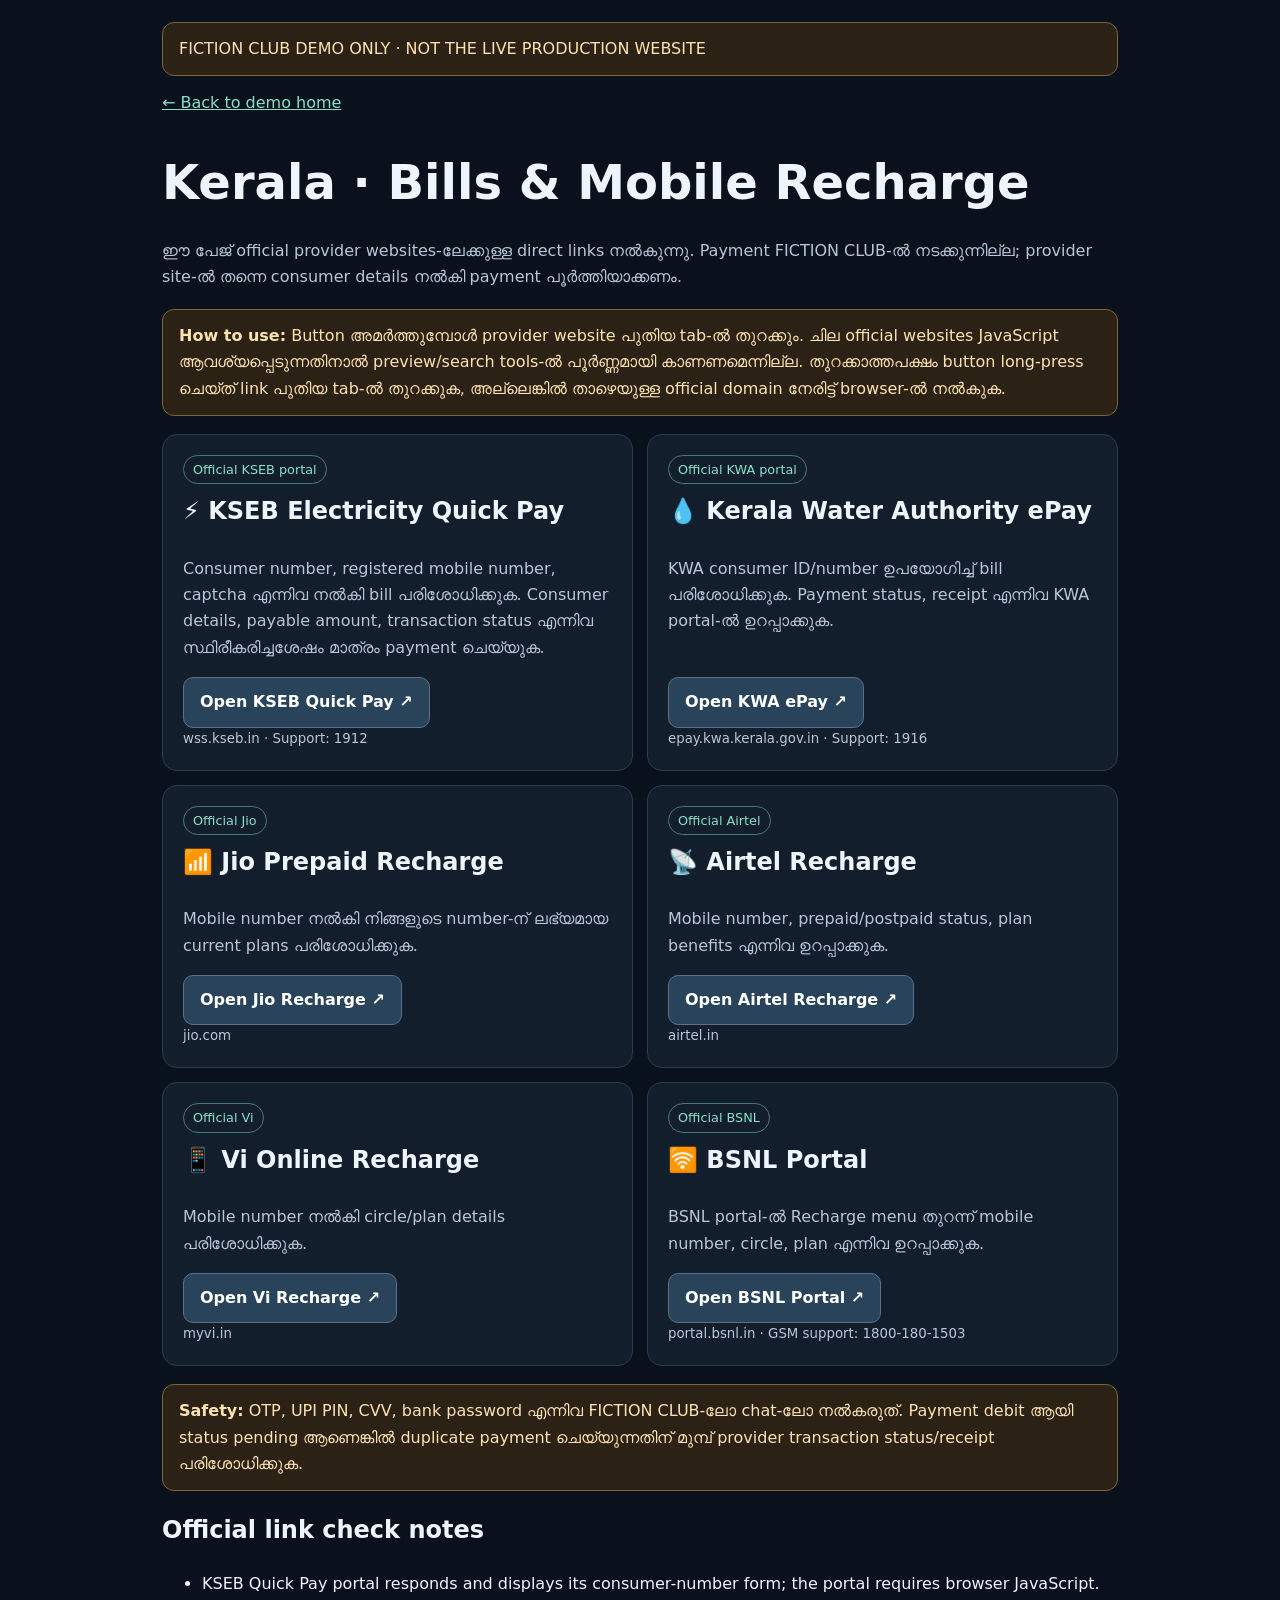
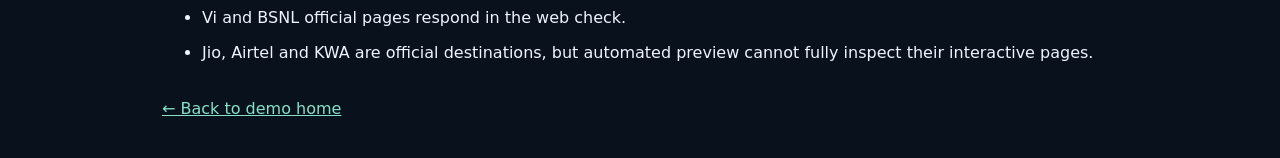
==== bill-payments.html @ 73bd5885 "Add demo-only Kerala bill and recharge links" ====
<!doctype html><html lang="ml"><head><meta charset="utf-8"><meta name="viewport" content="width=device-width,initial-scale=1"><meta name="robots" content="noindex,nofollow"><title>Kerala Bill & Recharge Links · FICTION CLUB Demo</title><style>:root{color-scheme:dark;--bg:#09111c;--panel:#121e2c;--line:#2b3b50;--ink:#eef5ff;--muted:#b8c7d8;--mint:#86e1c7;--amber:#ffd28a}*{box-sizing:border-box}body{margin:0;background:var(--bg);color:var(--ink);font:16px/1.65 system-ui,sans-serif}.wrap{max-width:1000px;margin:auto;padding:22px}a{color:var(--mint)}h1{font-size:clamp(2rem,5vw,3rem);margin:12px 0}.muted{color:var(--muted)}.banner,.notice{padding:13px 16px;border:1px solid #80643a;background:#2b2115;color:#ffe3b1;border-radius:12px}.notice{margin:18px 0}.grid{display:grid;grid-template-columns:repeat(2,minmax(0,1fr));gap:14px}.card{background:var(--panel);border:1px solid var(--line);border-radius:15px;padding:20px;display:flex;flex-direction:column;align-items:flex-start}.card h2{margin:8px 0}.card p{color:var(--muted);flex:1}.btn{display:inline-block;background:#28435a;border:1px solid #59718a;color:white;border-radius:10px;padding:11px 16px;text-decoration:none;font-weight:700}.tag{display:inline-block;color:var(--mint);font-size:.8rem;border:1px solid #477a72;border-radius:999px;padding:3px 9px}.back{display:inline-block;margin:14px 0}li{margin:8px 0}@media(max-width:650px){.wrap{padding:14px}.grid{grid-template-columns:1fr}}</style></head><body><main class="wrap"><div class="banner">FICTION CLUB DEMO ONLY · NOT THE LIVE PRODUCTION WEBSITE</div><a class="back" href="./">← Back to demo home</a><h1>Kerala · Bills & Mobile Recharge</h1><p class="muted">ഈ പേജ് official provider websites-ലേക്കുള്ള direct links നൽകുന്നു. Payment FICTION CLUB-ൽ നടക്കുന്നില്ല; provider site-ൽ തന്നെ consumer details നൽകി payment പൂർത്തിയാക്കണം.</p><div class="notice"><b>How to use:</b> Button അമർത്തുമ്പോൾ provider website പുതിയ tab-ൽ തുറക്കും. ചില official websites JavaScript ആവശ്യപ്പെടുന്നതിനാൽ preview/search tools-ൽ പൂർണ്ണമായി കാണണമെന്നില്ല. തുറക്കാത്തപക്ഷം button long-press ചെയ്ത് link പുതിയ tab-ൽ തുറക്കുക, അല്ലെങ്കിൽ താഴെയുള്ള official domain നേരിട്ട് browser-ൽ നൽകുക.</div><div class="grid">
<article class="card"><span class="tag">Official KSEB portal</span><h2>⚡ KSEB Electricity Quick Pay</h2><p>Consumer number, registered mobile number, captcha എന്നിവ നൽകി bill പരിശോധിക്കുക. Consumer details, payable amount, transaction status എന്നിവ സ്ഥിരീകരിച്ചശേഷം മാത്രം payment ചെയ്യുക.</p><a class="btn" href="https://wss.kseb.in/selfservices/quickpay" target="_blank" rel="noopener noreferrer">Open KSEB Quick Pay ↗</a><small class="muted">wss.kseb.in · Support: 1912</small></article>
<article class="card"><span class="tag">Official KWA portal</span><h2>💧 Kerala Water Authority ePay</h2><p>KWA consumer ID/number ഉപയോഗിച്ച് bill പരിശോധിക്കുക. Payment status, receipt എന്നിവ KWA portal-ൽ ഉറപ്പാക്കുക.</p><a class="btn" href="https://epay.kwa.kerala.gov.in/" target="_blank" rel="noopener noreferrer">Open KWA ePay ↗</a><small class="muted">epay.kwa.kerala.gov.in · Support: 1916</small></article>
<article class="card"><span class="tag">Official Jio</span><h2>📶 Jio Prepaid Recharge</h2><p>Mobile number നൽകി നിങ്ങളുടെ number-ന് ലഭ്യമായ current plans പരിശോധിക്കുക.</p><a class="btn" href="https://www.jio.com/selfcare/recharge/" target="_blank" rel="noopener noreferrer">Open Jio Recharge ↗</a><small class="muted">jio.com</small></article>
<article class="card"><span class="tag">Official Airtel</span><h2>📡 Airtel Recharge</h2><p>Mobile number, prepaid/postpaid status, plan benefits എന്നിവ ഉറപ്പാക്കുക.</p><a class="btn" href="https://www.airtel.in/recharge-online" target="_blank" rel="noopener noreferrer">Open Airtel Recharge ↗</a><small class="muted">airtel.in</small></article>
<article class="card"><span class="tag">Official Vi</span><h2>📱 Vi Online Recharge</h2><p>Mobile number നൽകി circle/plan details പരിശോധിക്കുക.</p><a class="btn" href="https://www.myvi.in/prepaid/online-mobile-recharge" target="_blank" rel="noopener noreferrer">Open Vi Recharge ↗</a><small class="muted">myvi.in</small></article>
<article class="card"><span class="tag">Official BSNL</span><h2>🛜 BSNL Portal</h2><p>BSNL portal-ൽ Recharge menu തുറന്ന് mobile number, circle, plan എന്നിവ ഉറപ്പാക്കുക.</p><a class="btn" href="https://portal.bsnl.in/myportal/quickrecharge.do" target="_blank" rel="noopener noreferrer">Open BSNL Portal ↗</a><small class="muted">portal.bsnl.in · GSM support: 1800-180-1503</small></article></div><div class="notice"><b>Safety:</b> OTP, UPI PIN, CVV, bank password എന്നിവ FICTION CLUB-ലോ chat-ലോ നൽകരുത്. Payment debit ആയി status pending ആണെങ്കിൽ duplicate payment ചെയ്യുന്നതിന് മുമ്പ് provider transaction status/receipt പരിശോധിക്കുക.</div><h2>Official link check notes</h2><ul><li>KSEB Quick Pay portal responds and displays its consumer-number form; the portal requires browser JavaScript.</li><li>Vi and BSNL official pages respond in the web check.</li><li>Jio, Airtel and KWA are official destinations, but automated preview cannot fully inspect their interactive pages.</li></ul><a class="back" href="./">← Back to demo home</a></main></body></html>
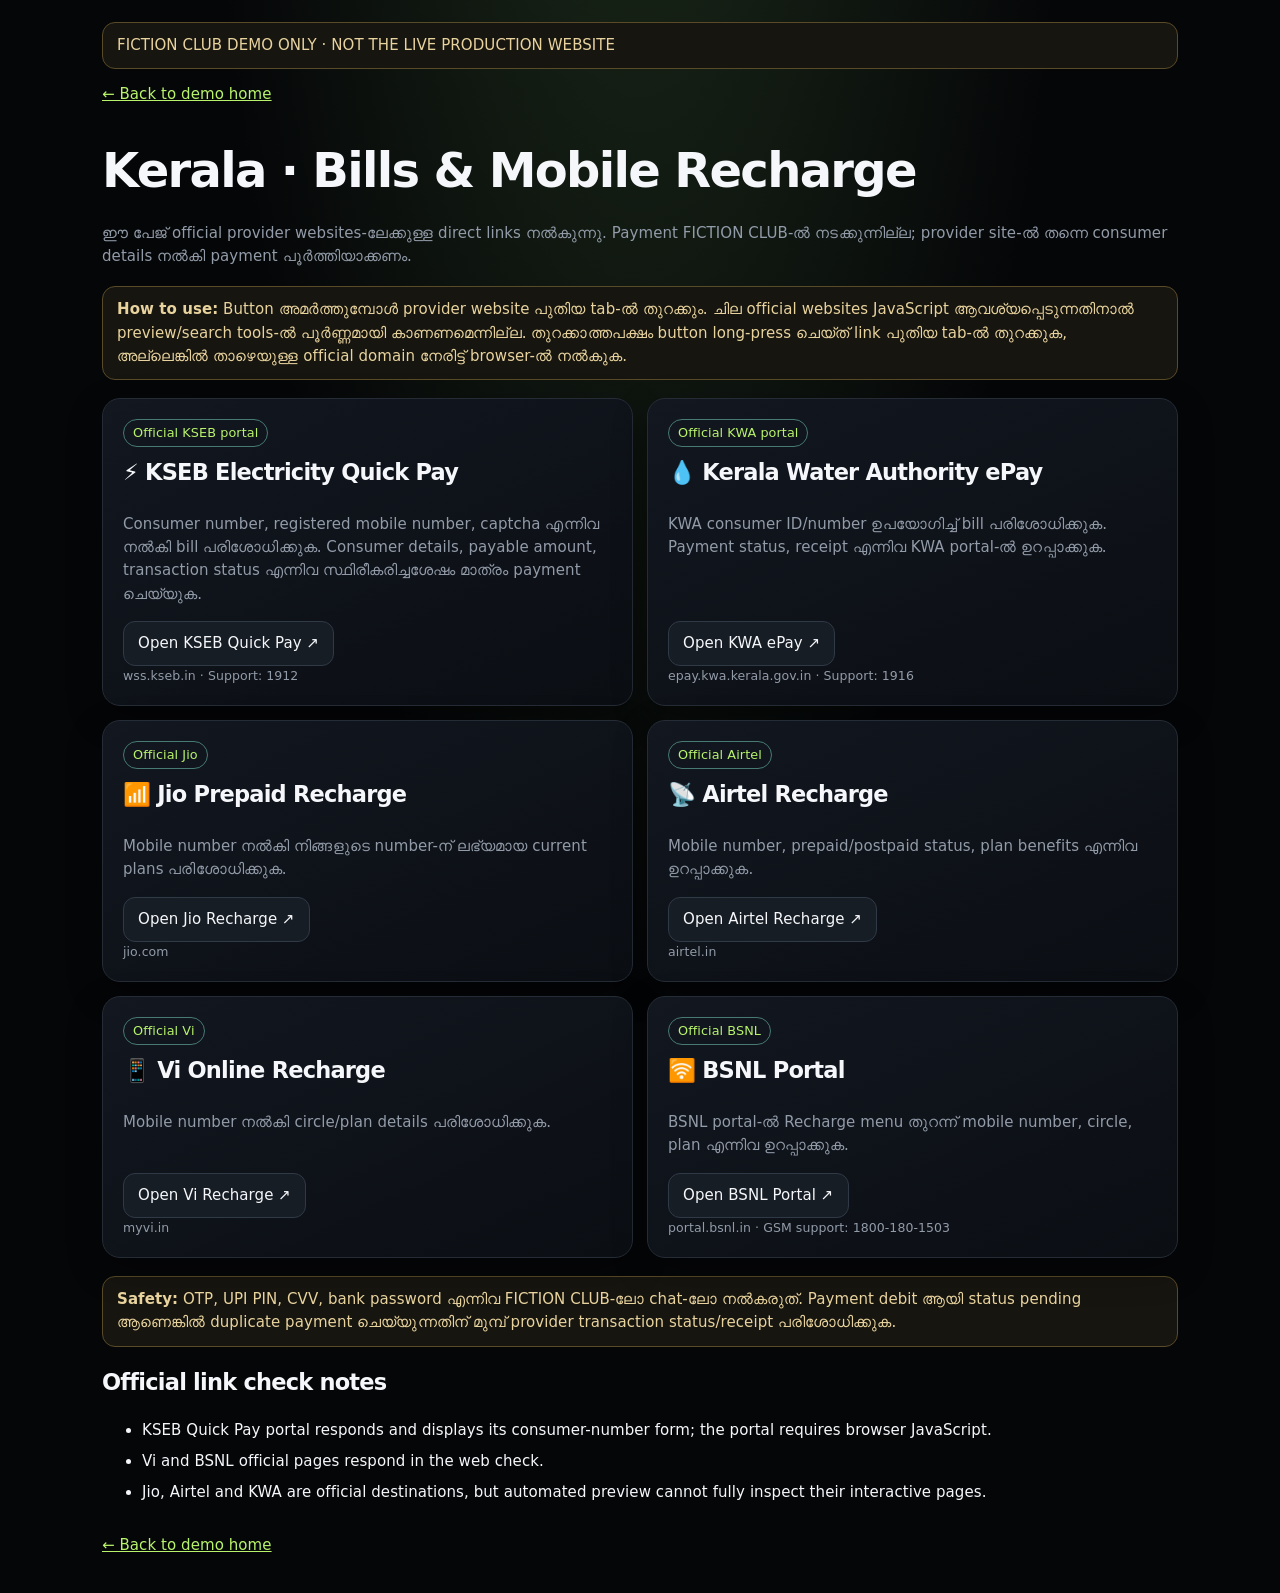
==== commit b31df777: "Apply unified black app-style UI" ====
--- a/bill-payments.html
+++ b/bill-payments.html
@@ -1,4 +1,4 @@
-<!doctype html><html lang="ml"><head><meta charset="utf-8"><meta name="viewport" content="width=device-width,initial-scale=1"><meta name="robots" content="noindex,nofollow"><title>Kerala Bill & Recharge Links · FICTION CLUB Demo</title><style>:root{color-scheme:dark;--bg:#09111c;--panel:#121e2c;--line:#2b3b50;--ink:#eef5ff;--muted:#b8c7d8;--mint:#86e1c7;--amber:#ffd28a}*{box-sizing:border-box}body{margin:0;background:var(--bg);color:var(--ink);font:16px/1.65 system-ui,sans-serif}.wrap{max-width:1000px;margin:auto;padding:22px}a{color:var(--mint)}h1{font-size:clamp(2rem,5vw,3rem);margin:12px 0}.muted{color:var(--muted)}.banner,.notice{padding:13px 16px;border:1px solid #80643a;background:#2b2115;color:#ffe3b1;border-radius:12px}.notice{margin:18px 0}.grid{display:grid;grid-template-columns:repeat(2,minmax(0,1fr));gap:14px}.card{background:var(--panel);border:1px solid var(--line);border-radius:15px;padding:20px;display:flex;flex-direction:column;align-items:flex-start}.card h2{margin:8px 0}.card p{color:var(--muted);flex:1}.btn{display:inline-block;background:#28435a;border:1px solid #59718a;color:white;border-radius:10px;padding:11px 16px;text-decoration:none;font-weight:700}.tag{display:inline-block;color:var(--mint);font-size:.8rem;border:1px solid #477a72;border-radius:999px;padding:3px 9px}.back{display:inline-block;margin:14px 0}li{margin:8px 0}@media(max-width:650px){.wrap{padding:14px}.grid{grid-template-columns:1fr}}</style></head><body><main class="wrap"><div class="banner">FICTION CLUB DEMO ONLY · NOT THE LIVE PRODUCTION WEBSITE</div><a class="back" href="./">← Back to demo home</a><h1>Kerala · Bills & Mobile Recharge</h1><p class="muted">ഈ പേജ് official provider websites-ലേക്കുള്ള direct links നൽകുന്നു. Payment FICTION CLUB-ൽ നടക്കുന്നില്ല; provider site-ൽ തന്നെ consumer details നൽകി payment പൂർത്തിയാക്കണം.</p><div class="notice"><b>How to use:</b> Button അമർത്തുമ്പോൾ provider website പുതിയ tab-ൽ തുറക്കും. ചില official websites JavaScript ആവശ്യപ്പെടുന്നതിനാൽ preview/search tools-ൽ പൂർണ്ണമായി കാണണമെന്നില്ല. തുറക്കാത്തപക്ഷം button long-press ചെയ്ത് link പുതിയ tab-ൽ തുറക്കുക, അല്ലെങ്കിൽ താഴെയുള്ള official domain നേരിട്ട് browser-ൽ നൽകുക.</div><div class="grid">
+<!doctype html><html lang="ml"><head><meta charset="utf-8"><meta name="viewport" content="width=device-width,initial-scale=1"><meta name="robots" content="noindex,nofollow"><title>Kerala Bill & Recharge Links · FICTION CLUB Demo</title><style>:root{color-scheme:dark;--bg:#09111c;--panel:#121e2c;--line:#2b3b50;--ink:#eef5ff;--muted:#b8c7d8;--mint:#86e1c7;--amber:#ffd28a}*{box-sizing:border-box}body{margin:0;background:var(--bg);color:var(--ink);font:16px/1.65 system-ui,sans-serif}.wrap{max-width:1000px;margin:auto;padding:22px}a{color:var(--mint)}h1{font-size:clamp(2rem,5vw,3rem);margin:12px 0}.muted{color:var(--muted)}.banner,.notice{padding:13px 16px;border:1px solid #80643a;background:#2b2115;color:#ffe3b1;border-radius:12px}.notice{margin:18px 0}.grid{display:grid;grid-template-columns:repeat(2,minmax(0,1fr));gap:14px}.card{background:var(--panel);border:1px solid var(--line);border-radius:15px;padding:20px;display:flex;flex-direction:column;align-items:flex-start}.card h2{margin:8px 0}.card p{color:var(--muted);flex:1}.btn{display:inline-block;background:#28435a;border:1px solid #59718a;color:white;border-radius:10px;padding:11px 16px;text-decoration:none;font-weight:700}.tag{display:inline-block;color:var(--mint);font-size:.8rem;border:1px solid #477a72;border-radius:999px;padding:3px 9px}.back{display:inline-block;margin:14px 0}li{margin:8px 0}@media(max-width:650px){.wrap{padding:14px}.grid{grid-template-columns:1fr}}</style><link rel="icon" type="image/svg+xml" href="./favicon.svg"><link rel="stylesheet" href="./assets/theme.css"></head><body><main class="wrap"><div class="banner">FICTION CLUB DEMO ONLY · NOT THE LIVE PRODUCTION WEBSITE</div><a class="back" href="./">← Back to demo home</a><h1>Kerala · Bills & Mobile Recharge</h1><p class="muted">ഈ പേജ് official provider websites-ലേക്കുള്ള direct links നൽകുന്നു. Payment FICTION CLUB-ൽ നടക്കുന്നില്ല; provider site-ൽ തന്നെ consumer details നൽകി payment പൂർത്തിയാക്കണം.</p><div class="notice"><b>How to use:</b> Button അമർത്തുമ്പോൾ provider website പുതിയ tab-ൽ തുറക്കും. ചില official websites JavaScript ആവശ്യപ്പെടുന്നതിനാൽ preview/search tools-ൽ പൂർണ്ണമായി കാണണമെന്നില്ല. തുറക്കാത്തപക്ഷം button long-press ചെയ്ത് link പുതിയ tab-ൽ തുറക്കുക, അല്ലെങ്കിൽ താഴെയുള്ള official domain നേരിട്ട് browser-ൽ നൽകുക.</div><div class="grid">
 <article class="card"><span class="tag">Official KSEB portal</span><h2>⚡ KSEB Electricity Quick Pay</h2><p>Consumer number, registered mobile number, captcha എന്നിവ നൽകി bill പരിശോധിക്കുക. Consumer details, payable amount, transaction status എന്നിവ സ്ഥിരീകരിച്ചശേഷം മാത്രം payment ചെയ്യുക.</p><a class="btn" href="https://wss.kseb.in/selfservices/quickpay" target="_blank" rel="noopener noreferrer">Open KSEB Quick Pay ↗</a><small class="muted">wss.kseb.in · Support: 1912</small></article>
 <article class="card"><span class="tag">Official KWA portal</span><h2>💧 Kerala Water Authority ePay</h2><p>KWA consumer ID/number ഉപയോഗിച്ച് bill പരിശോധിക്കുക. Payment status, receipt എന്നിവ KWA portal-ൽ ഉറപ്പാക്കുക.</p><a class="btn" href="https://epay.kwa.kerala.gov.in/" target="_blank" rel="noopener noreferrer">Open KWA ePay ↗</a><small class="muted">epay.kwa.kerala.gov.in · Support: 1916</small></article>
 <article class="card"><span class="tag">Official Jio</span><h2>📶 Jio Prepaid Recharge</h2><p>Mobile number നൽകി നിങ്ങളുടെ number-ന് ലഭ്യമായ current plans പരിശോധിക്കുക.</p><a class="btn" href="https://www.jio.com/selfcare/recharge/" target="_blank" rel="noopener noreferrer">Open Jio Recharge ↗</a><small class="muted">jio.com</small></article>
--- a/assets/theme.css
+++ b/assets/theme.css
@@ -0,0 +1,44 @@
+:root{color-scheme:dark;--bg:#050608;--panel:#0d1015;--panel2:#141922;--line:#252c36;--ink:#f5f7fa;--muted:#929ba8;--accent:#b8f36b;--gold:#e8c77a;--shadow:0 18px 50px #0009}
+:root.light{color-scheme:dark}
+*{box-sizing:border-box}
+html{background:var(--bg);scroll-behavior:smooth}
+body{margin:0!important;background:radial-gradient(ellipse at 50% -25%,#1c2b1a 0,transparent 48%),var(--bg)!important;color:var(--ink)!important;font:15px/1.55 Inter,ui-sans-serif,system-ui,-apple-system,sans-serif!important;letter-spacing:.005em}
+a{color:var(--accent)}
+h1,h2,h3{color:var(--ink);letter-spacing:-.035em}
+h1{font-weight:850}
+p,.muted,.note,small{color:var(--muted)}
+.wrap{max-width:1120px!important;margin:auto;padding:22px!important}
+.banner,.notice{background:#17150f!important;border:1px solid #5a4b28!important;color:#e8d39e!important;border-radius:13px!important;padding:11px 14px!important}
+.btn,button{background:#171d25!important;color:var(--ink)!important;border:1px solid #303946!important;border-radius:12px!important;padding:10px 14px!important;font:inherit;cursor:pointer;text-decoration:none;transition:transform .16s,border-color .16s,background .16s}
+.btn:hover,button:hover{border-color:var(--accent)!important;transform:translateY(-1px)}
+.btn.primary,.primary{background:var(--accent)!important;color:#10150a!important;border-color:var(--accent)!important;font-weight:850}
+.card,.stat,.statusCard,.compare,.panel,.heroCard,.service,.compareItem{background:linear-gradient(155deg,#121720,#0b0e13)!important;border:1px solid var(--line)!important;border-radius:18px!important;box-shadow:0 12px 35px #0005}
+.service{min-height:112px!important;padding:15px!important;display:flex;flex-direction:column;justify-content:space-between;gap:6px;position:relative;overflow:hidden}
+.service:hover,.card:hover,.compare:hover{border-color:#789b49!important;transform:translateY(-2px)}
+.service i,.service .ico{font-style:normal;font-size:1.8rem;display:block}
+.service b{font-size:.94rem;line-height:1.25}
+.service small{font-size:.77rem;line-height:1.35}
+.stats{gap:10px!important}
+.stat{padding:14px!important}
+.stat b,.count{color:var(--accent)}
+.eyebrow,.tag{color:var(--accent)!important}
+.status,.pending{color:var(--gold)!important}
+input,select,textarea{background:#090c11!important;color:var(--ink)!important;border:1px solid #303946!important;border-radius:11px!important;padding:11px!important}
+input::placeholder{color:#697482}
+:focus-visible{outline:2px solid var(--accent)!important;outline-offset:3px}
+table{background:#0c1016!important;color:var(--ink)}
+th{background:#171e27!important;color:var(--accent)!important}
+td,th{border-color:#252c36!important}
+.top,.nav{gap:12px}
+.brand{display:flex;align-items:center;gap:10px;font-weight:950;letter-spacing:.06em}
+.brand-mark{width:38px;height:38px;border-radius:12px;background:var(--accent);color:#10150a;display:inline-grid;place-items:center;font-weight:1000;font-size:1rem;box-shadow:0 0 24px #b8f36b22}
+.pill{border:1px solid #39452e!important;color:var(--accent)!important;background:#11170d!important;border-radius:99px;padding:5px 10px}
+.back{color:var(--accent)!important}
+.foot,.footer{border-color:var(--line)!important;color:var(--muted)!important}
+.shell{background:#0b0e13!important;border-color:#252c36!important;border-radius:26px!important}
+.story{background:linear-gradient(150deg,#141b16,#090b0e)!important}
+.perk,.field,.method{border-color:var(--line)!important}
+.tab.active{background:var(--accent)!important;color:#111!important}
+.google{background:#151a22!important}
+@media(max-width:760px){.wrap{padding:14px!important}.hero{grid-template-columns:1fr!important;padding:30px 0 20px!important}.services,.grid{grid-template-columns:repeat(2,minmax(0,1fr))!important}.stats{grid-template-columns:repeat(3,minmax(0,1fr))!important}.actions{flex-wrap:wrap}.shell{grid-template-columns:1fr!important}.story{display:none!important}}
+@media(max-width:440px){.services,.grid{grid-template-columns:repeat(2,minmax(0,1fr))!important;gap:9px!important}.service{padding:12px!important;min-height:105px!important}.stats{gap:7px!important}.stat{padding:10px!important}.stat b{font-size:1.35rem!important}.actions .btn{padding:8px 10px!important;font-size:.84rem}}
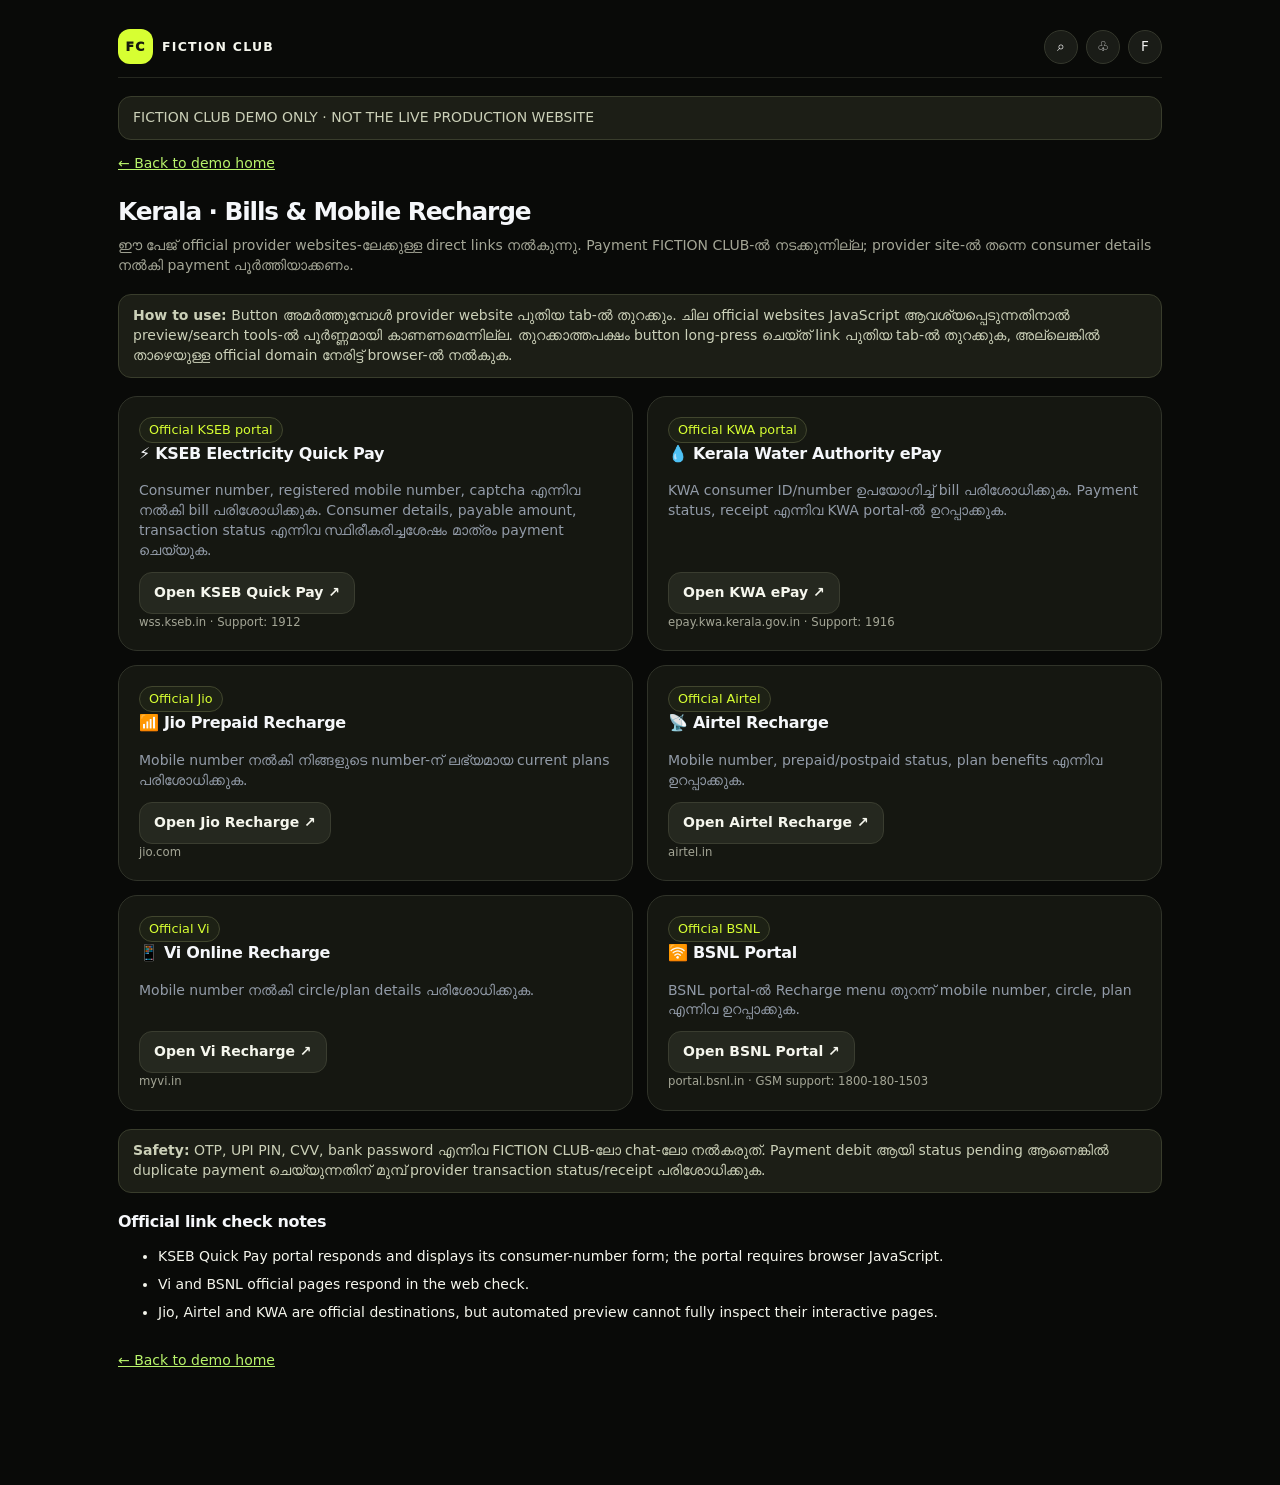
==== commit 8712c292: "Apply compact reference-matched app shell" ====
--- a/bill-payments.html
+++ b/bill-payments.html
@@ -1,4 +1,4 @@
-<!doctype html><html lang="ml"><head><meta charset="utf-8"><meta name="viewport" content="width=device-width,initial-scale=1"><meta name="robots" content="noindex,nofollow"><title>Kerala Bill & Recharge Links · FICTION CLUB Demo</title><style>:root{color-scheme:dark;--bg:#09111c;--panel:#121e2c;--line:#2b3b50;--ink:#eef5ff;--muted:#b8c7d8;--mint:#86e1c7;--amber:#ffd28a}*{box-sizing:border-box}body{margin:0;background:var(--bg);color:var(--ink);font:16px/1.65 system-ui,sans-serif}.wrap{max-width:1000px;margin:auto;padding:22px}a{color:var(--mint)}h1{font-size:clamp(2rem,5vw,3rem);margin:12px 0}.muted{color:var(--muted)}.banner,.notice{padding:13px 16px;border:1px solid #80643a;background:#2b2115;color:#ffe3b1;border-radius:12px}.notice{margin:18px 0}.grid{display:grid;grid-template-columns:repeat(2,minmax(0,1fr));gap:14px}.card{background:var(--panel);border:1px solid var(--line);border-radius:15px;padding:20px;display:flex;flex-direction:column;align-items:flex-start}.card h2{margin:8px 0}.card p{color:var(--muted);flex:1}.btn{display:inline-block;background:#28435a;border:1px solid #59718a;color:white;border-radius:10px;padding:11px 16px;text-decoration:none;font-weight:700}.tag{display:inline-block;color:var(--mint);font-size:.8rem;border:1px solid #477a72;border-radius:999px;padding:3px 9px}.back{display:inline-block;margin:14px 0}li{margin:8px 0}@media(max-width:650px){.wrap{padding:14px}.grid{grid-template-columns:1fr}}</style><link rel="icon" type="image/svg+xml" href="./favicon.svg"><link rel="stylesheet" href="./assets/theme.css"></head><body><main class="wrap"><div class="banner">FICTION CLUB DEMO ONLY · NOT THE LIVE PRODUCTION WEBSITE</div><a class="back" href="./">← Back to demo home</a><h1>Kerala · Bills & Mobile Recharge</h1><p class="muted">ഈ പേജ് official provider websites-ലേക്കുള്ള direct links നൽകുന്നു. Payment FICTION CLUB-ൽ നടക്കുന്നില്ല; provider site-ൽ തന്നെ consumer details നൽകി payment പൂർത്തിയാക്കണം.</p><div class="notice"><b>How to use:</b> Button അമർത്തുമ്പോൾ provider website പുതിയ tab-ൽ തുറക്കും. ചില official websites JavaScript ആവശ്യപ്പെടുന്നതിനാൽ preview/search tools-ൽ പൂർണ്ണമായി കാണണമെന്നില്ല. തുറക്കാത്തപക്ഷം button long-press ചെയ്ത് link പുതിയ tab-ൽ തുറക്കുക, അല്ലെങ്കിൽ താഴെയുള്ള official domain നേരിട്ട് browser-ൽ നൽകുക.</div><div class="grid">
+<!doctype html><html lang="ml"><head><meta charset="utf-8"><meta name="viewport" content="width=device-width,initial-scale=1"><meta name="robots" content="noindex,nofollow"><title>Kerala Bill & Recharge Links · FICTION CLUB Demo</title><style>:root{color-scheme:dark;--bg:#09111c;--panel:#121e2c;--line:#2b3b50;--ink:#eef5ff;--muted:#b8c7d8;--mint:#86e1c7;--amber:#ffd28a}*{box-sizing:border-box}body{margin:0;background:var(--bg);color:var(--ink);font:16px/1.65 system-ui,sans-serif}.wrap{max-width:1000px;margin:auto;padding:22px}a{color:var(--mint)}h1{font-size:clamp(2rem,5vw,3rem);margin:12px 0}.muted{color:var(--muted)}.banner,.notice{padding:13px 16px;border:1px solid #80643a;background:#2b2115;color:#ffe3b1;border-radius:12px}.notice{margin:18px 0}.grid{display:grid;grid-template-columns:repeat(2,minmax(0,1fr));gap:14px}.card{background:var(--panel);border:1px solid var(--line);border-radius:15px;padding:20px;display:flex;flex-direction:column;align-items:flex-start}.card h2{margin:8px 0}.card p{color:var(--muted);flex:1}.btn{display:inline-block;background:#28435a;border:1px solid #59718a;color:white;border-radius:10px;padding:11px 16px;text-decoration:none;font-weight:700}.tag{display:inline-block;color:var(--mint);font-size:.8rem;border:1px solid #477a72;border-radius:999px;padding:3px 9px}.back{display:inline-block;margin:14px 0}li{margin:8px 0}@media(max-width:650px){.wrap{padding:14px}.grid{grid-template-columns:1fr}}</style><link rel="icon" type="image/svg+xml" href="./favicon.svg"><link rel="manifest" href="./site.webmanifest"><meta name="apple-mobile-web-app-capable" content="yes"><link rel="stylesheet" href="./assets/theme.css"><link rel="stylesheet" href="./assets/app-ui.css"><script src="./assets/app-shell.js" defer></script></head><body><main class="wrap"><div class="banner">FICTION CLUB DEMO ONLY · NOT THE LIVE PRODUCTION WEBSITE</div><a class="back" href="./">← Back to demo home</a><h1>Kerala · Bills & Mobile Recharge</h1><p class="muted">ഈ പേജ് official provider websites-ലേക്കുള്ള direct links നൽകുന്നു. Payment FICTION CLUB-ൽ നടക്കുന്നില്ല; provider site-ൽ തന്നെ consumer details നൽകി payment പൂർത്തിയാക്കണം.</p><div class="notice"><b>How to use:</b> Button അമർത്തുമ്പോൾ provider website പുതിയ tab-ൽ തുറക്കും. ചില official websites JavaScript ആവശ്യപ്പെടുന്നതിനാൽ preview/search tools-ൽ പൂർണ്ണമായി കാണണമെന്നില്ല. തുറക്കാത്തപക്ഷം button long-press ചെയ്ത് link പുതിയ tab-ൽ തുറക്കുക, അല്ലെങ്കിൽ താഴെയുള്ള official domain നേരിട്ട് browser-ൽ നൽകുക.</div><div class="grid">
 <article class="card"><span class="tag">Official KSEB portal</span><h2>⚡ KSEB Electricity Quick Pay</h2><p>Consumer number, registered mobile number, captcha എന്നിവ നൽകി bill പരിശോധിക്കുക. Consumer details, payable amount, transaction status എന്നിവ സ്ഥിരീകരിച്ചശേഷം മാത്രം payment ചെയ്യുക.</p><a class="btn" href="https://wss.kseb.in/selfservices/quickpay" target="_blank" rel="noopener noreferrer">Open KSEB Quick Pay ↗</a><small class="muted">wss.kseb.in · Support: 1912</small></article>
 <article class="card"><span class="tag">Official KWA portal</span><h2>💧 Kerala Water Authority ePay</h2><p>KWA consumer ID/number ഉപയോഗിച്ച് bill പരിശോധിക്കുക. Payment status, receipt എന്നിവ KWA portal-ൽ ഉറപ്പാക്കുക.</p><a class="btn" href="https://epay.kwa.kerala.gov.in/" target="_blank" rel="noopener noreferrer">Open KWA ePay ↗</a><small class="muted">epay.kwa.kerala.gov.in · Support: 1916</small></article>
 <article class="card"><span class="tag">Official Jio</span><h2>📶 Jio Prepaid Recharge</h2><p>Mobile number നൽകി നിങ്ങളുടെ number-ന് ലഭ്യമായ current plans പരിശോധിക്കുക.</p><a class="btn" href="https://www.jio.com/selfcare/recharge/" target="_blank" rel="noopener noreferrer">Open Jio Recharge ↗</a><small class="muted">jio.com</small></article>
--- a/assets/app-ui.css
+++ b/assets/app-ui.css
@@ -0,0 +1,47 @@
+/* FICTION CLUB compact fintech app skin */
+:root{color-scheme:dark;--fc-bg:#090a08;--fc-panel:#171914;--fc-panel2:#20231b;--fc-line:#303329;--fc-lime:#d7ff32;--fc-muted:#a4a696}
+html,body{background:var(--fc-bg)!important;color:#f5f6ed!important}
+body{font-family:Inter,system-ui,-apple-system,sans-serif!important;font-size:14px!important;line-height:1.42!important;letter-spacing:0!important}
+.wrap{max-width:1080px!important;margin:0 auto!important;padding:16px 18px 100px!important}
+.fc-app-header{height:62px;display:flex;align-items:center;justify-content:space-between;gap:12px;border-bottom:1px solid #25271f;margin-bottom:18px}
+.fc-brand{display:flex;align-items:center;gap:9px;font-size:.78rem;font-weight:900;letter-spacing:.1em;color:#f5f6ed;text-decoration:none}
+.fc-brand-mark{width:35px;height:35px;border-radius:12px;background:var(--fc-lime);color:#171a0e;display:grid;place-items:center;font-weight:1000}
+.fc-head-actions{display:flex;align-items:center;gap:8px}.fc-head-actions a,.fc-head-actions span{width:34px;height:34px;border-radius:50%;display:grid;place-items:center;background:#1a1c17;border:1px solid #34372c;color:#eee;text-decoration:none;font-size:.85rem}
+.fc-bottom-nav{display:none}
+.fc-bottom-nav a{width:46px;height:42px;display:grid;place-items:center;border-radius:14px;text-decoration:none;color:#d5d8c9;font-size:1.12rem}
+.fc-bottom-nav a.active{background:var(--fc-lime);color:#171a0d}
+h1{font-size:1.55rem!important;line-height:1.15!important;letter-spacing:-.045em!important;margin:10px 0!important}
+h2{font-size:1rem!important;letter-spacing:-.02em!important;margin:0 0 10px!important}
+h3{font-size:.9rem!important}
+p{margin:.35rem 0 .7rem}
+.muted,.note,small{color:var(--fc-muted)!important}
+.card,.panel,.stat,.compare,.compareItem,.service,.statusCard,.shell{background:#151711!important;border:1px solid var(--fc-line)!important;border-radius:19px!important;box-shadow:none!important}
+input,select,textarea,.field{background:#0d0f0b!important;color:#f5f6ed!important;border:1px solid #383b30!important;border-radius:12px!important;padding:12px!important}
+button,.btn{border-radius:13px!important;background:#25281f!important;color:#f5f6ed!important;border:1px solid #3a3d30!important;font-weight:750!important;box-shadow:none!important}
+button.primary,.btn.primary,.primary{background:var(--fc-lime)!important;color:#15180d!important;border-color:var(--fc-lime)!important}
+a{color:var(--fc-lime)}
+.notice,.banner{background:#1c1e16!important;border:1px solid #393d2c!important;color:#cbd0b8!important;border-radius:13px!important}
+table{border-color:#303329!important}
+th{background:#20231b!important;color:var(--fc-lime)!important}
+td,th{border-color:#303329!important}
+.tag,.pill{border-color:#41462e!important;background:#1d2115!important;color:var(--fc-lime)!important}
+.hero{padding:14px 0!important}
+.hero p{display:none!important}
+.foot,footer{font-size:.72rem!important;color:#838778!important}
+@media(max-width:680px){
+ .wrap{padding:12px 14px 100px!important}
+ .fc-app-header{margin-bottom:15px;height:56px}
+ .fc-bottom-nav{display:flex;position:fixed;z-index:99;bottom:9px;left:12px;right:12px;justify-content:space-around;align-items:center;background:#1a1c17f2;border:1px solid #393c30;border-radius:22px;padding:7px;backdrop-filter:blur(18px);box-shadow:0 12px 36px #000b}
+ .grid,.services{grid-template-columns:repeat(2,minmax(0,1fr))!important;gap:9px!important}
+ .panel,.card{padding:15px!important;margin:12px 0!important}
+ .hero{padding:7px 0!important}
+ .hero h1{font-size:1.55rem!important}
+ .stats{grid-template-columns:repeat(3,minmax(0,1fr))!important;gap:7px!important}
+ .stat{padding:10px!important}
+ .toolbar{grid-template-columns:1fr 1fr!important}
+ .toolbar>*:first-child{grid-column:1/-1}
+ .shell{display:block!important;min-height:0!important}
+ .story{display:none!important}
+ .panel{padding:18px!important}
+ .notice{font-size:.75rem!important;padding:10px!important}
+}
